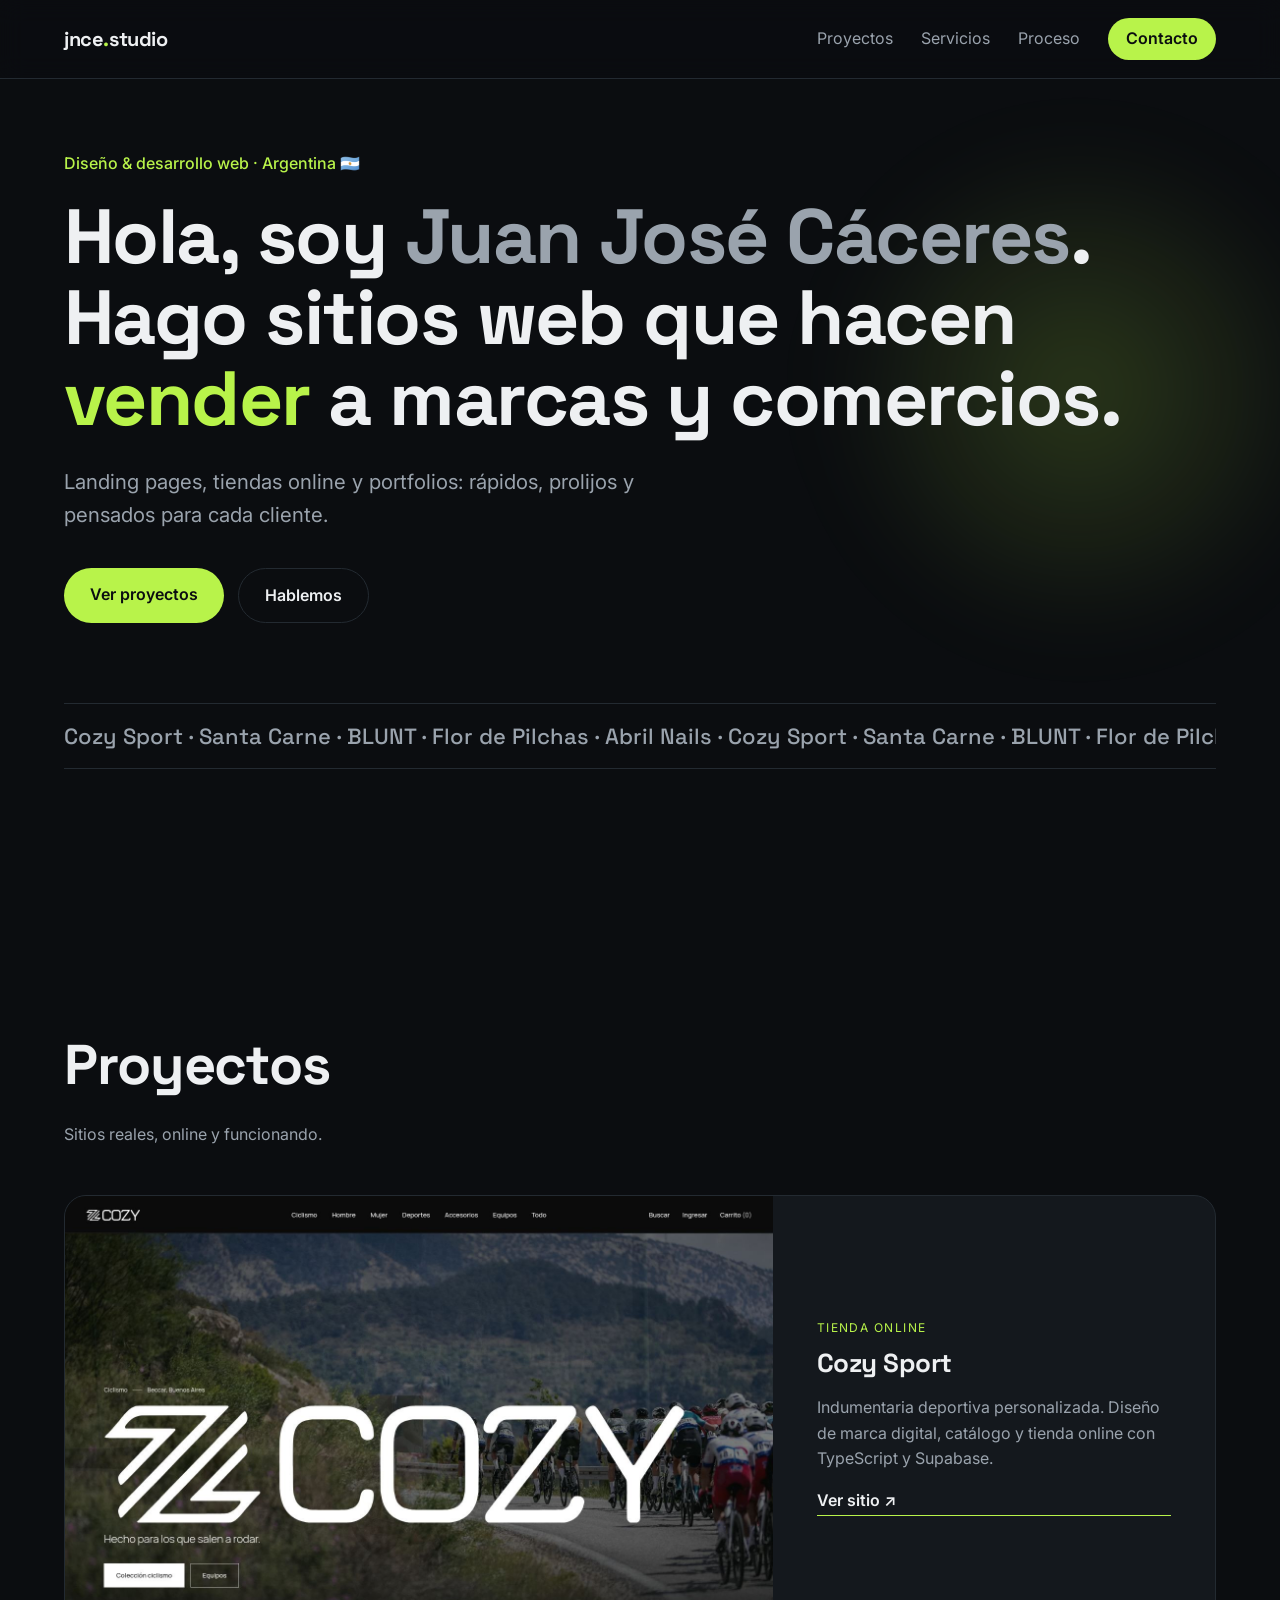
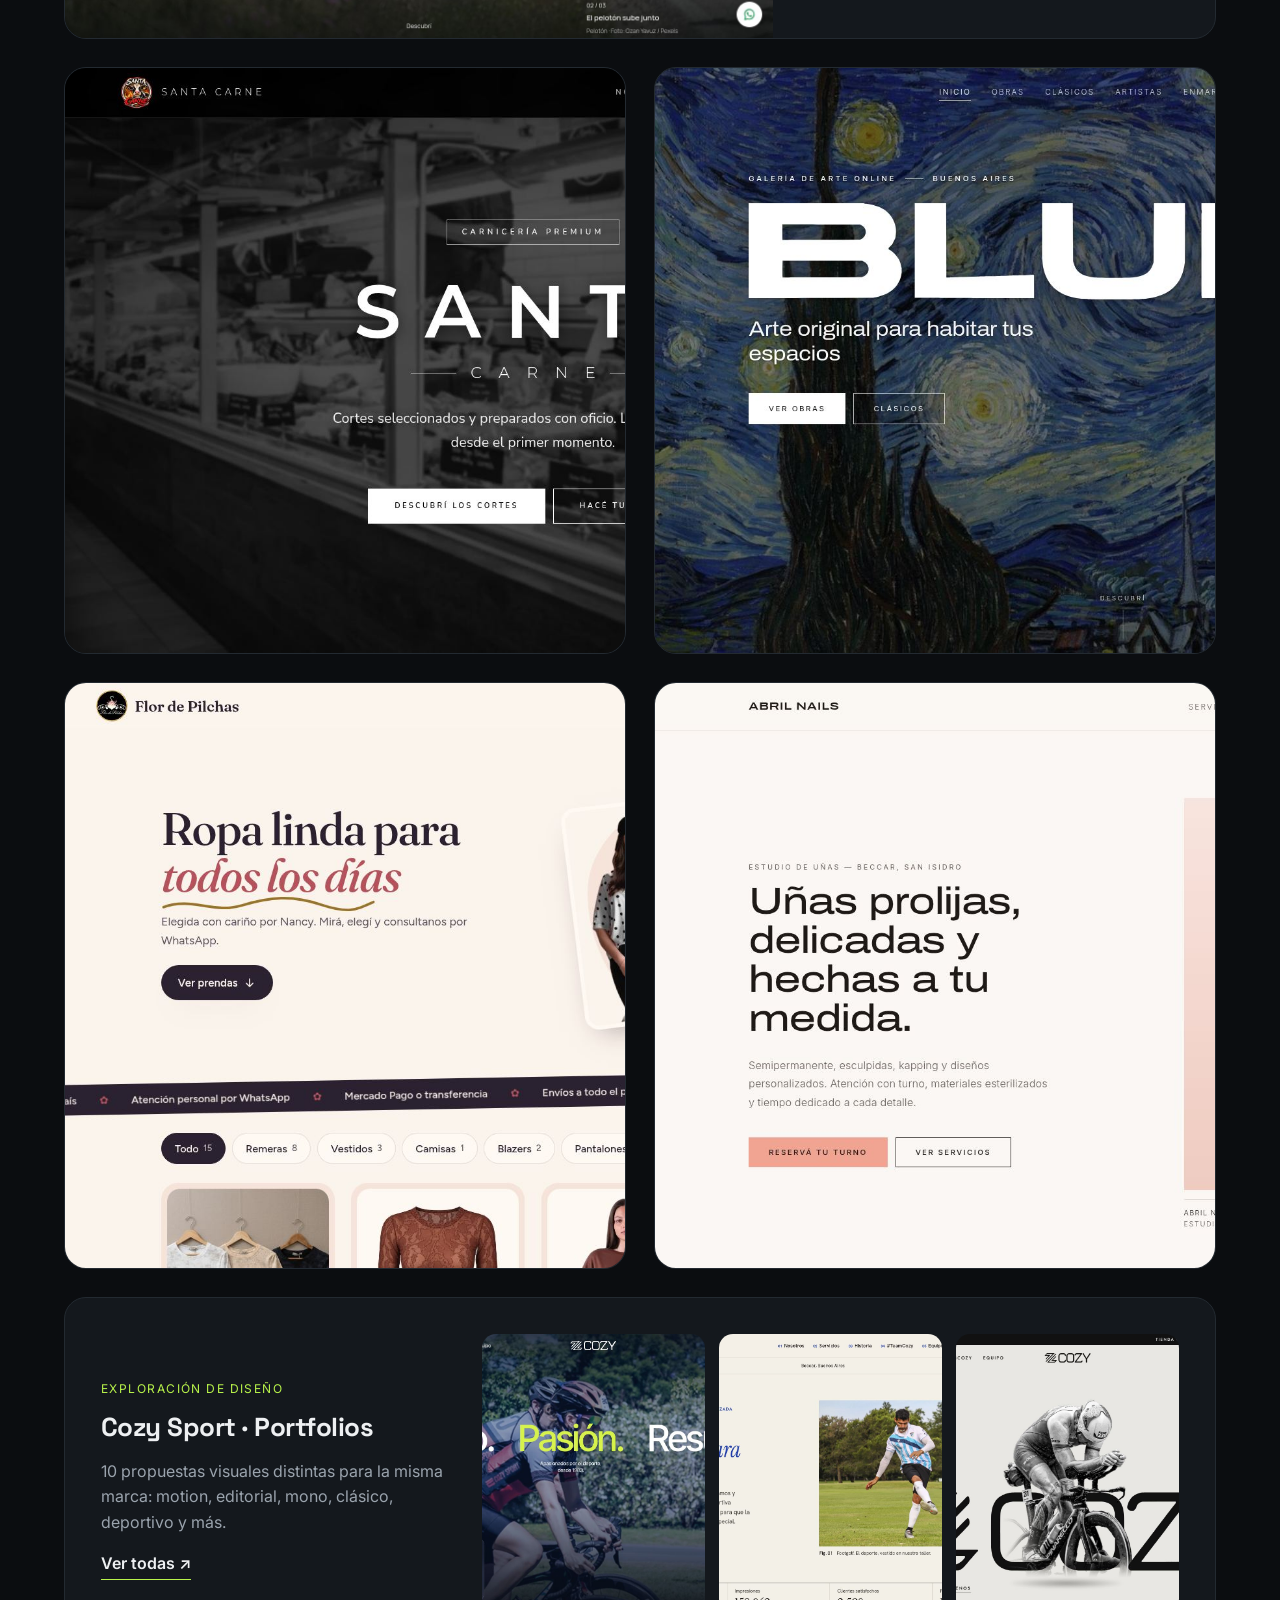
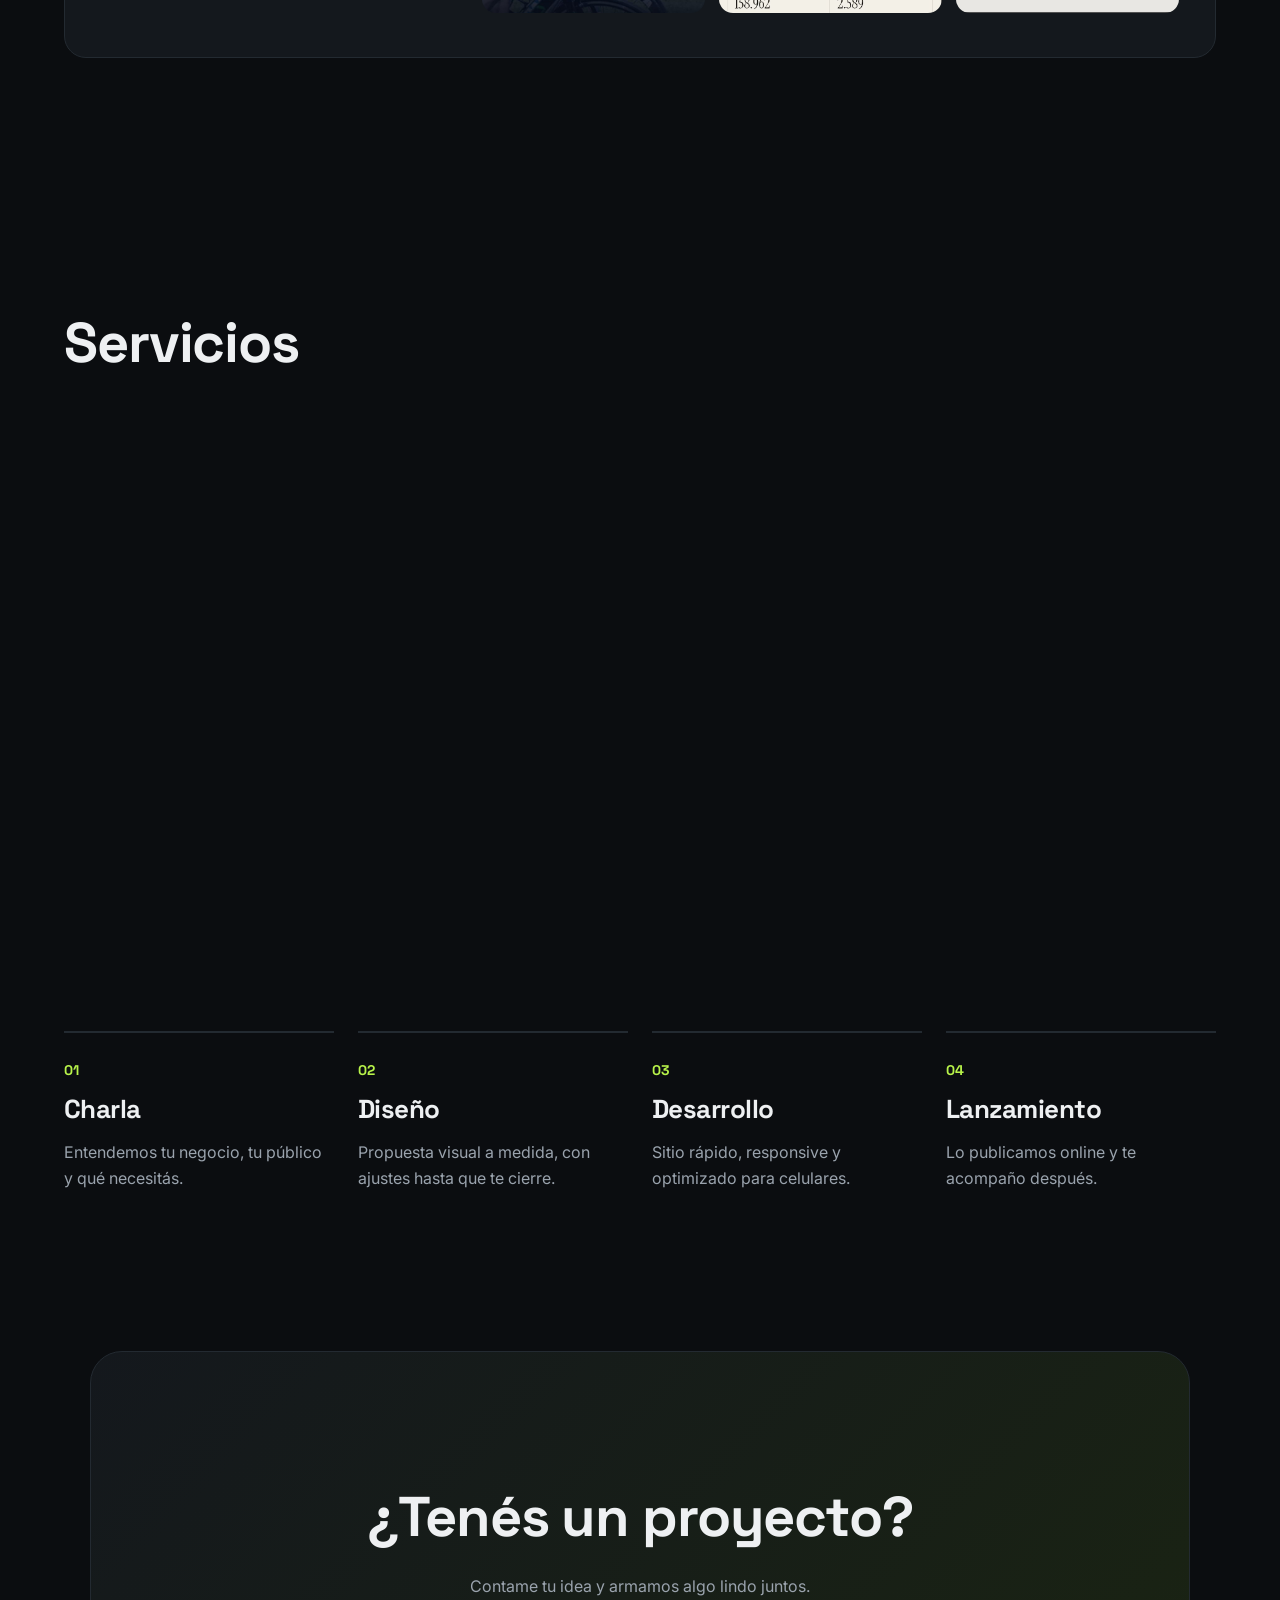
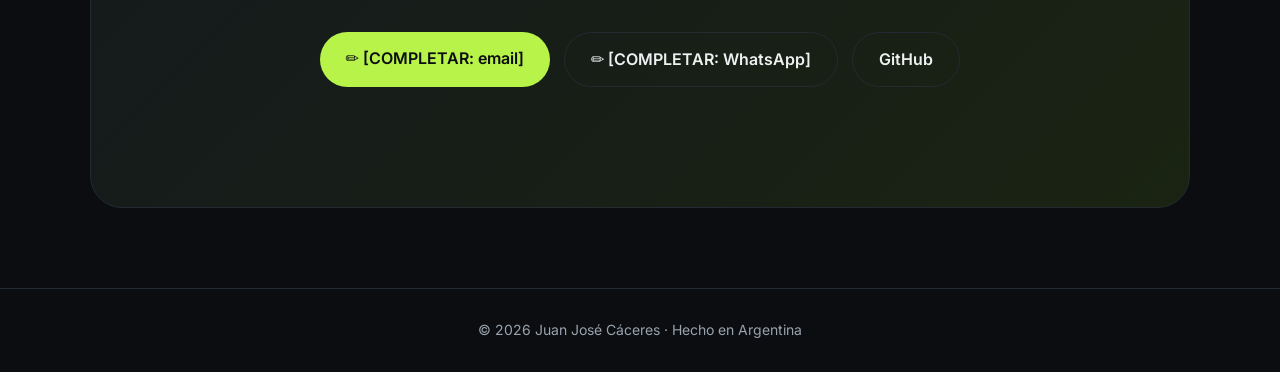
==== index.html @ 54a2c1d2 "Portfolio jnce.studio" ====
<!doctype html><html lang="es"><head><meta charset="utf-8"><meta name="viewport" content="width=device-width,initial-scale=1">
<title>Juan José Cáceres — Diseño y desarrollo web</title>
<meta name="description" content="Diseño y desarrollo web para marcas y comercios en Argentina: landing pages, tiendas online y portfolios.">
<meta property="og:image" content="img/cozy-sport.jpg">
<link rel="preconnect" href="https://fonts.googleapis.com"><link href="https://fonts.googleapis.com/css2?family=Inter:wght@400;500;600&family=Space+Grotesk:wght@500;700&display=swap" rel="stylesheet">
<link rel="stylesheet" href="styles.css"></head><body>
<header class="nav"><a href="#" class="logo">jnce<span>.</span>studio</a><nav><a href="#proyectos">Proyectos</a><a href="#servicios">Servicios</a><a href="#proceso">Proceso</a><a href="#contacto" class="btn sm">Contacto</a></nav></header>
<section class="hero"><div class="glow"></div>
<p class="eyebrow reveal">Diseño &amp; desarrollo web · Argentina 🇦🇷</p>
<h1 class="reveal">Hola, soy <em>Juan José Cáceres</em>.<br>Hago sitios web que hacen <span class="hl">vender</span> a marcas y comercios.</h1>
<p class="lead reveal">Landing pages, tiendas online y portfolios: rápidos, prolijos y pensados para cada cliente.</p>
<div class="cta reveal"><a href="#proyectos" class="btn">Ver proyectos</a><a href="#contacto" class="btn ghost">Hablemos</a></div>
<div class="marquee"><div>Cozy Sport · Santa Carne · BLUNT · Flor de Pilchas · Abril Nails · Cozy Sport · Santa Carne · BLUNT · Flor de Pilchas · Abril Nails ·&nbsp;</div></div>
</section>
<section id="proyectos"><h2 class="reveal">Proyectos</h2><p class="sub reveal">Sitios reales, online y funcionando.</p>
<div class="grid">
<article class="card big reveal"><a href="https://cozy-sport.vercel.app" target="_blank" rel="noopener"><div class="shot"><img src="img/cozy-sport.jpg" alt="Cozy Sport" loading="lazy"></div></a><div class="info"><span class="tag">Tienda online</span><h3>Cozy Sport</h3><p>Indumentaria deportiva personalizada. Diseño de marca digital, catálogo y tienda online con TypeScript y Supabase.</p><a class="link" href="https://cozy-sport.vercel.app" target="_blank" rel="noopener">Ver sitio ↗</a></div></article>
<article class="card reveal"><a href="https://santa-carne-ruby.vercel.app" target="_blank" rel="noopener"><div class="shot"><img src="img/santa-carne.jpg" alt="Santa Carne" loading="lazy"></div></a><div class="info"><span class="tag">Comercio local</span><h3>Santa Carne</h3><p>Carnicería de barrio. Sitio institucional con cortes, propuesta de valor y contacto directo.</p><a class="link" href="https://santa-carne-ruby.vercel.app" target="_blank" rel="noopener">Ver sitio ↗</a></div></article>
<article class="card reveal"><a href="https://blunt-gallery.vercel.app" target="_blank" rel="noopener"><div class="shot"><img src="img/blunt.jpg" alt="BLUNT" loading="lazy"></div></a><div class="info"><span class="tag">Galería de arte</span><h3>BLUNT</h3><p>Galería de arte online. Diseño editorial de alto impacto y catálogo de obras.</p><a class="link" href="https://blunt-gallery.vercel.app" target="_blank" rel="noopener">Ver sitio ↗</a></div></article>
<article class="card reveal"><a href="https://flordepilchas-nueva.vercel.app" target="_blank" rel="noopener"><div class="shot"><img src="img/flor-de-pilchas.jpg" alt="Flor de Pilchas" loading="lazy"></div></a><div class="info"><span class="tag">Tienda de ropa</span><h3>Flor de Pilchas</h3><p>Ropa para todos los días. Catálogo por categorías y pedidos por WhatsApp.</p><a class="link" href="https://flordepilchas-nueva.vercel.app" target="_blank" rel="noopener">Ver sitio ↗</a></div></article>
<article class="card reveal"><a href="https://juancjose.github.io/abril-nails/" target="_blank" rel="noopener"><div class="shot"><img src="img/abril-nails.jpg" alt="Abril Nails" loading="lazy"></div></a><div class="info"><span class="tag">Landing page</span><h3>Abril Nails</h3><p>Manicura y nail art en Buenos Aires. Landing minimalista con servicios, galería y reserva de turnos.</p><a class="link" href="https://juancjose.github.io/abril-nails/" target="_blank" rel="noopener">Ver sitio ↗</a></div></article>
</div>
<div class="group reveal"><div class="gtext"><span class="tag">Exploración de diseño</span><h3>Cozy Sport · Portfolios</h3><p>10 propuestas visuales distintas para la misma marca: motion, editorial, mono, clásico, deportivo y más.</p><a class="link" href="https://github.com/juancjose?tab=repositories&q=topic%3Acozy-portfolio" target="_blank" rel="noopener">Ver todas ↗</a></div>
<div class="gimgs"><a href="https://juancjose.github.io/cozy-portfolio-motion/" target="_blank" rel="noopener"><img src="img/cozy-motion.jpg" alt="Cozy motion" loading="lazy"></a><a href="https://juancjose.github.io/cozy-portfolio-editorial/" target="_blank" rel="noopener"><img src="img/cozy-editorial.jpg" alt="Cozy editorial" loading="lazy"></a><a href="https://juancjose.github.io/cozy-portfolio-mono/" target="_blank" rel="noopener"><img src="img/cozy-mono.jpg" alt="Cozy mono" loading="lazy"></a></div></div>
</section>
<section id="servicios"><h2 class="reveal">Servicios</h2><div class="cols">
<div class="svc reveal"><b>01</b><h3>Landing pages</h3><p>Una página clara y rápida para presentar tu negocio y convertir visitas en consultas.</p></div>
<div class="svc reveal"><b>02</b><h3>Tiendas online</h3><p>Catálogo, carrito y pedidos (por web o WhatsApp) para vender todos los días.</p></div>
<div class="svc reveal"><b>03</b><h3>Portfolios</h3><p>Sitios para mostrar tu trabajo, tu marca o tu colección con estilo propio.</p></div></div></section>
<section id="proceso"><h2 class="reveal">Proceso</h2><ol class="steps">
<li class="reveal"><h3>Charla</h3><p>Entendemos tu negocio, tu público y qué necesitás.</p></li>
<li class="reveal"><h3>Diseño</h3><p>Propuesta visual a medida, con ajustes hasta que te cierre.</p></li>
<li class="reveal"><h3>Desarrollo</h3><p>Sitio rápido, responsive y optimizado para celulares.</p></li>
<li class="reveal"><h3>Lanzamiento</h3><p>Lo publicamos online y te acompaño después.</p></li></ol></section>
<section id="contacto" class="contact reveal"><h2>¿Tenés un proyecto?</h2><p>Contame tu idea y armamos algo lindo juntos.</p>
<!-- ✏️ COMPLETAR: reemplazar por email / WhatsApp / Instagram reales -->
<div class="cta"><a class="btn" href="#contacto" data-placeholder>✏️ [COMPLETAR: email]</a><a class="btn ghost" href="#contacto" data-placeholder>✏️ [COMPLETAR: WhatsApp]</a><a class="btn ghost" href="https://github.com/juancjose" target="_blank" rel="noopener">GitHub</a></div></section>
<footer>© <span id="y"></span> Juan José Cáceres · Hecho en Argentina</footer>
<script src="script.js"></script></body></html>
---- styles.css ----
:root{--bg:#0b0d10;--fg:#eef0f2;--mut:#9aa3ad;--ac:#b8f34a;--card:#14181d;--ln:#232a31}
*{box-sizing:border-box;margin:0;padding:0}html{scroll-behavior:smooth}
body{background:var(--bg);color:var(--fg);font:16px/1.6 Inter,system-ui,sans-serif;overflow-x:hidden}
a{color:inherit;text-decoration:none}h1,h2,h3,.logo{font-family:"Space Grotesk",sans-serif;letter-spacing:-.02em}
.nav{position:fixed;inset:0 0 auto;display:flex;justify-content:space-between;align-items:center;padding:18px 5vw;z-index:10;backdrop-filter:blur(12px);background:#0b0d10b0;border-bottom:1px solid var(--ln)}
.logo{font-weight:700;font-size:20px}.logo span{color:var(--ac)}nav{display:flex;gap:28px;align-items:center}nav a{color:var(--mut);transition:.2s}nav a:hover{color:var(--fg)}
.btn{display:inline-block;background:var(--ac);color:#0b0d10;font-weight:600;padding:14px 26px;border-radius:999px;transition:transform .25s,box-shadow .25s}
.btn:hover{transform:translateY(-2px);box-shadow:0 10px 30px #b8f34a40}.btn.sm{padding:8px 18px;color:#0b0d10!important}
.btn.ghost{background:transparent;color:var(--fg);border:1px solid var(--ln)}.btn.ghost:hover{border-color:var(--ac);box-shadow:none}
section{padding:120px 5vw;max-width:1280px;margin:auto}
.hero{min-height:100vh;display:flex;flex-direction:column;justify-content:center;position:relative;max-width:none;padding-top:140px}
.glow{position:absolute;width:600px;height:600px;right:-100px;top:10%;background:radial-gradient(circle,#b8f34a30,transparent 60%);filter:blur(40px);animation:float 9s ease-in-out infinite;z-index:-1}
@keyframes float{50%{transform:translate(-60px,40px) scale(1.1)}}
.eyebrow{color:var(--ac);font-weight:500;margin-bottom:20px}
h1{font-size:clamp(36px,6vw,80px);line-height:1.05;max-width:1100px}h1 em{font-style:normal;color:var(--mut)}
.hl{color:var(--ac)}.lead{color:var(--mut);font-size:clamp(17px,1.6vw,21px);max-width:620px;margin:28px 0 36px}.cta{display:flex;gap:14px;flex-wrap:wrap}
.marquee{margin-top:80px;overflow:hidden;border-block:1px solid var(--ln);padding:18px 0;white-space:nowrap;color:var(--mut);font:500 22px "Space Grotesk"}
.marquee div{display:inline-block;animation:mq 30s linear infinite}@keyframes mq{to{transform:translateX(-50%)}}
h2{font-size:clamp(34px,4.5vw,56px);margin-bottom:12px}.sub{color:var(--mut);margin-bottom:48px}
.grid{display:grid;grid-template-columns:repeat(2,1fr);gap:28px}.card{background:var(--card);border:1px solid var(--ln);border-radius:22px;overflow:hidden;transition:border-color .3s}
.card:hover{border-color:#b8f34a66}.card.big{grid-column:1/-1;display:grid;grid-template-columns:1.6fr 1fr}
.shot{overflow:hidden;aspect-ratio:16/10;height:100%}.shot img{width:100%;height:100%;object-fit:cover;object-position:top;transition:transform .8s cubic-bezier(.2,.7,.2,1)}
.card:hover .shot img{transform:scale(1.05)}.info{padding:28px}.big .info{display:flex;flex-direction:column;justify-content:center;padding:44px}
.tag{font-size:12px;text-transform:uppercase;letter-spacing:.12em;color:var(--ac)}h3{font-size:26px;margin:6px 0 10px}.info p,.gtext p,.svc p,.steps p{color:var(--mut)}
.link{display:inline-block;margin-top:16px;font-weight:600;border-bottom:1px solid var(--ac);padding-bottom:2px}
.group{margin-top:28px;background:var(--card);border:1px solid var(--ln);border-radius:22px;padding:36px;display:grid;grid-template-columns:1fr 2fr;gap:32px;align-items:center}
.gimgs{display:grid;grid-template-columns:repeat(3,1fr);gap:14px}.gimgs img{width:100%;aspect-ratio:4/5;object-fit:cover;object-position:top;border-radius:14px;transition:transform .4s}.gimgs a:hover img{transform:translateY(-6px)}
.cols{display:grid;grid-template-columns:repeat(3,1fr);gap:24px;margin-top:40px}.svc{border:1px solid var(--ln);border-radius:22px;padding:36px;transition:.3s}.svc:hover{background:var(--card);transform:translateY(-4px)}
.svc b{color:var(--ac);font-family:"Space Grotesk"}
.steps{list-style:none;display:grid;grid-template-columns:repeat(4,1fr);gap:24px;margin-top:40px;counter-reset:s}.steps li{border-top:2px solid var(--ln);padding-top:24px;counter-increment:s}
.steps li::before{content:"0" counter(s);color:var(--ac);font:700 14px "Space Grotesk"}
.contact{text-align:center;background:linear-gradient(135deg,#14181d,#1a2412);border:1px solid var(--ln);border-radius:32px;margin:40px auto 80px;max-width:1100px}
.contact p{color:var(--mut);margin:8px 0 32px}.contact .cta{justify-content:center}
footer{text-align:center;color:var(--mut);padding:30px;border-top:1px solid var(--ln);font-size:14px}
.reveal{opacity:0;transform:translateY(30px);transition:opacity .9s,transform .9s cubic-bezier(.2,.7,.2,1)}.reveal.in{opacity:1;transform:none}
@media(max-width:860px){nav a:not(.btn){display:none}.grid,.cols,.card.big,.group{grid-template-columns:1fr}.steps{grid-template-columns:1fr 1fr}section{padding:90px 6vw}}
@media(prefers-reduced-motion:reduce){*{animation:none!important;transition:none!important}.reveal{opacity:1;transform:none}}
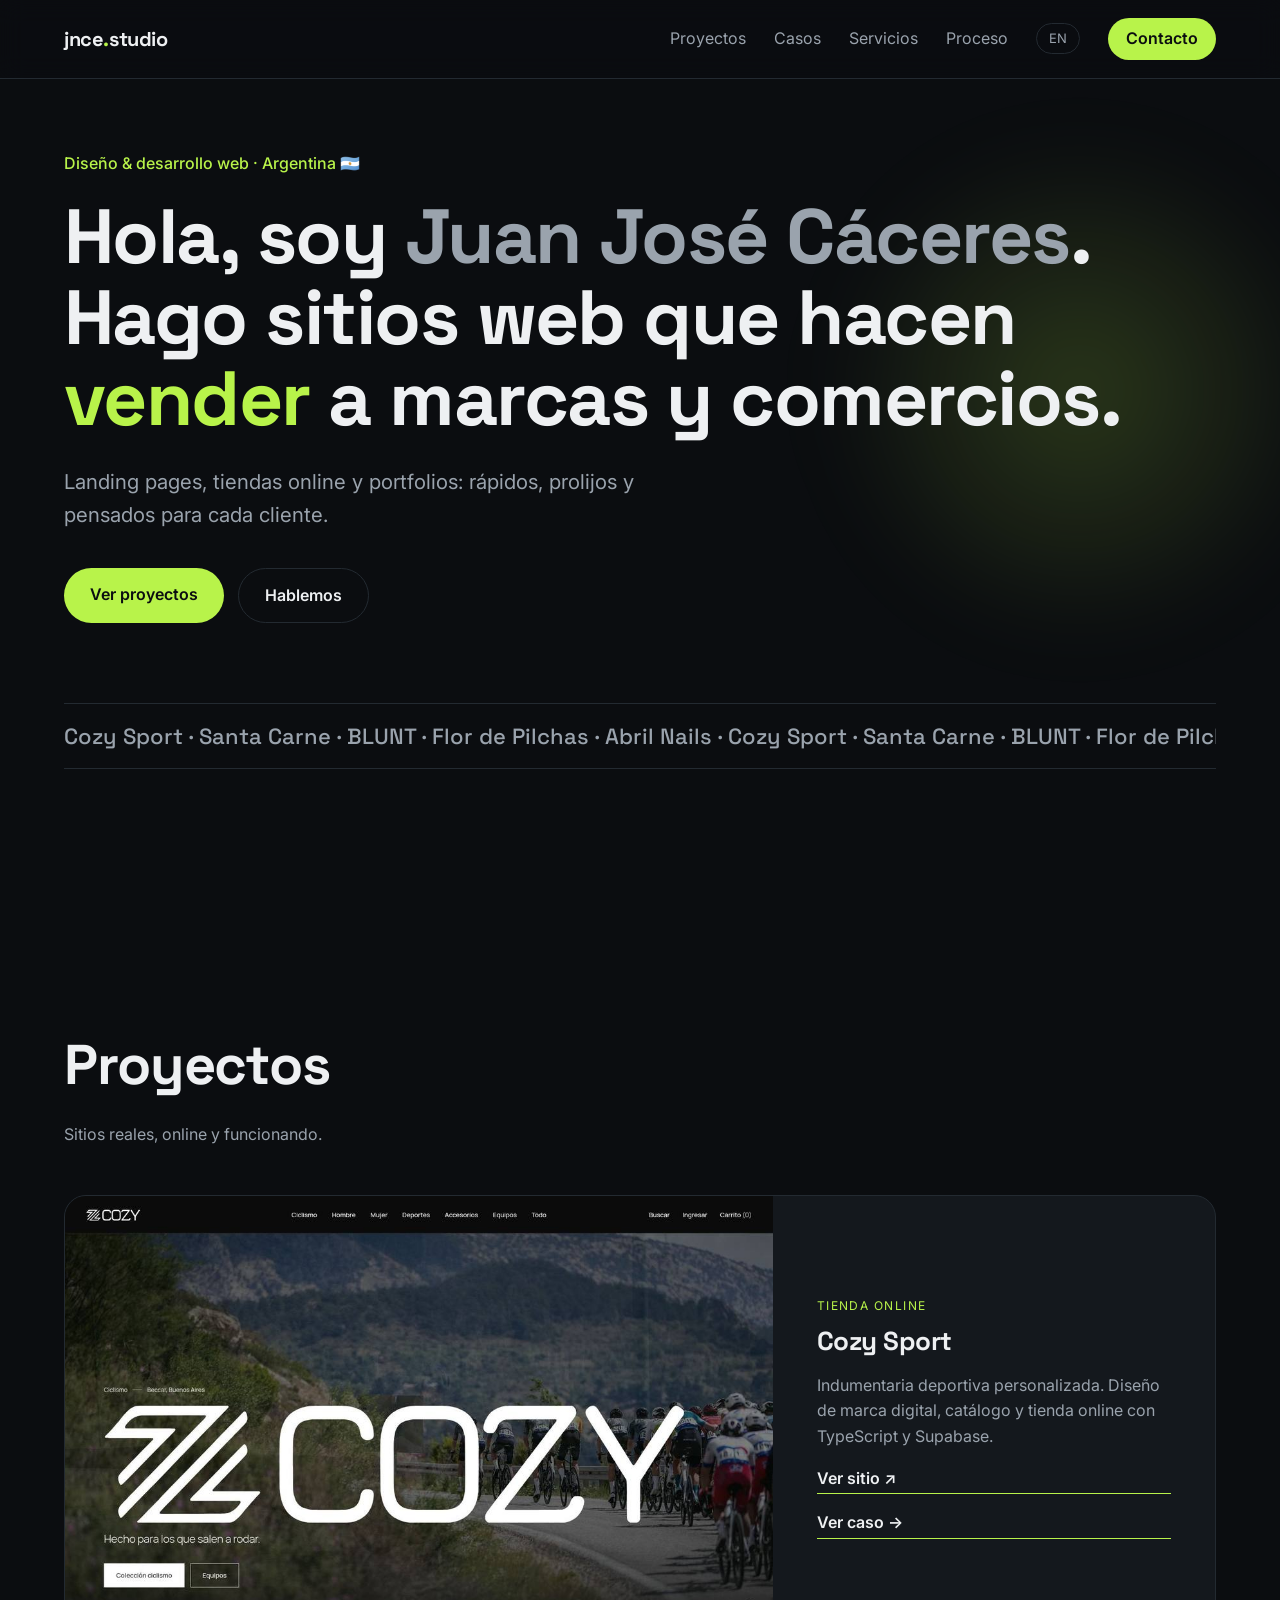
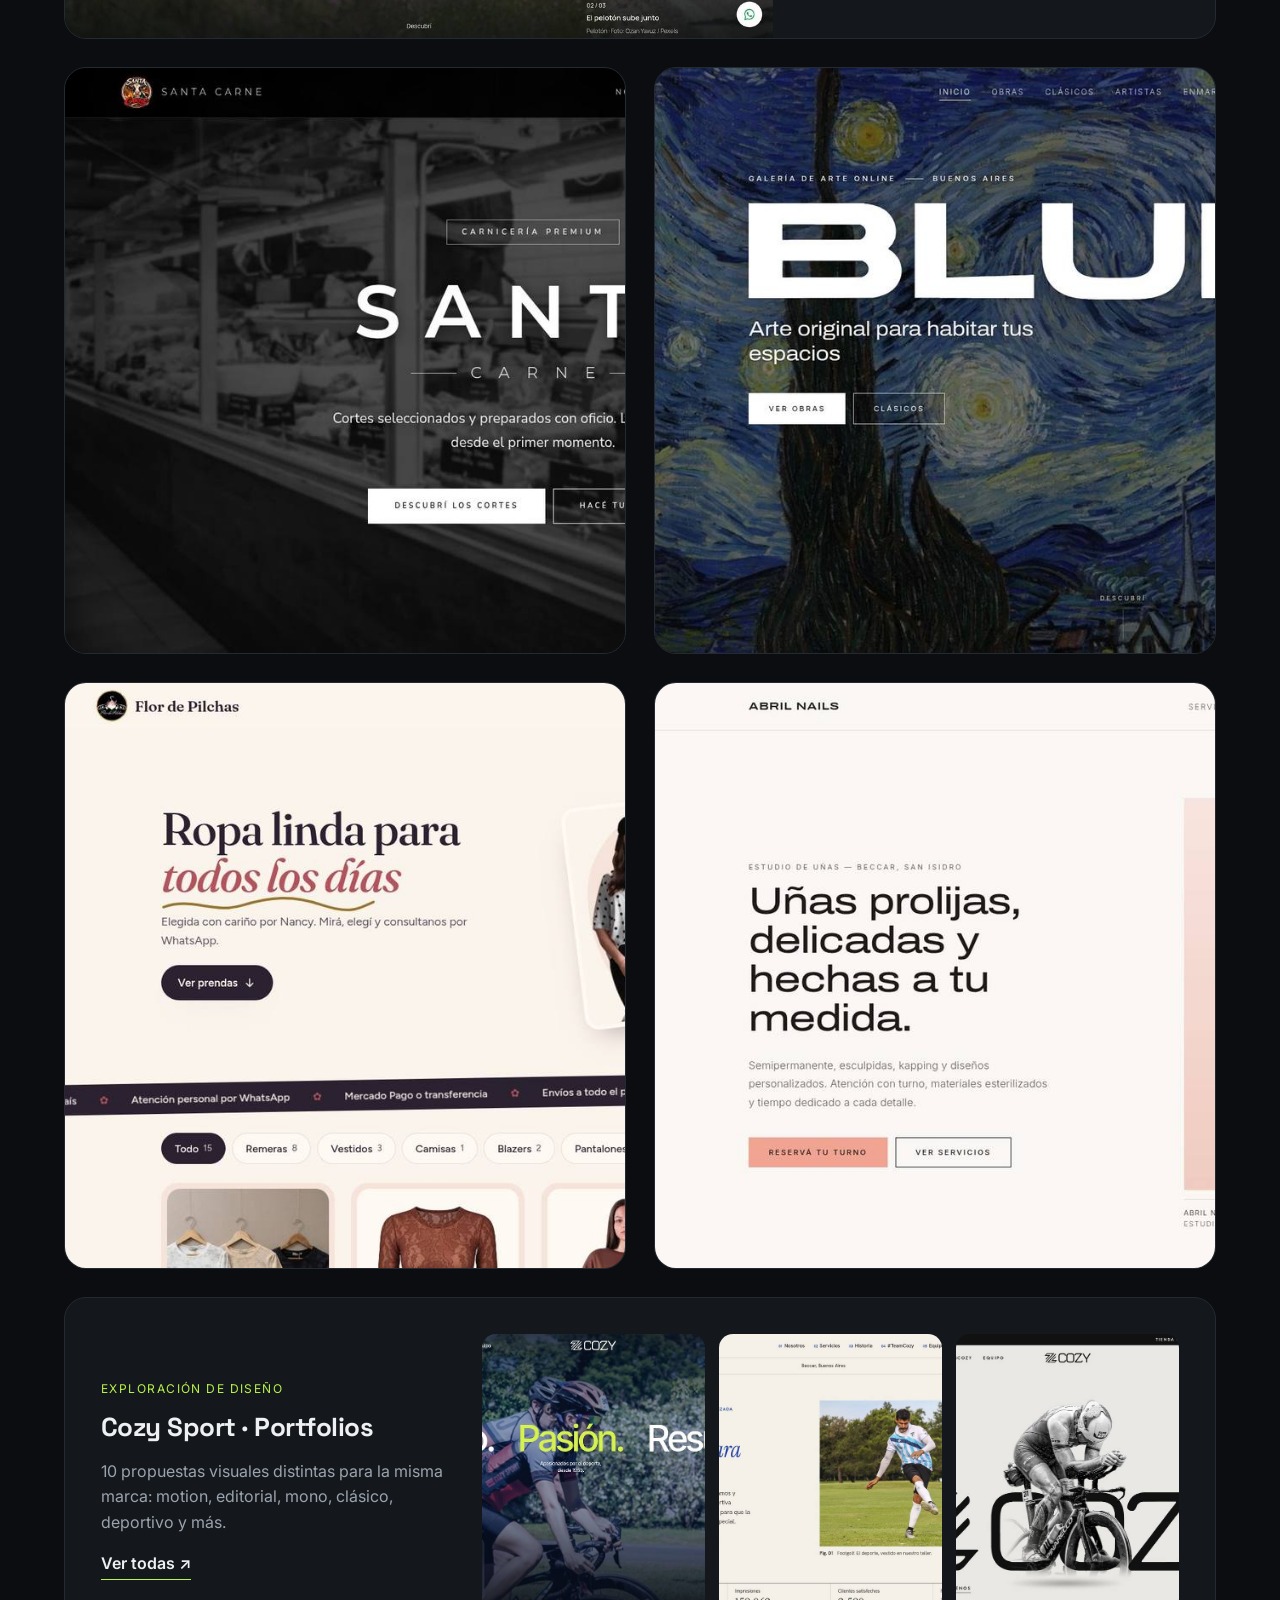
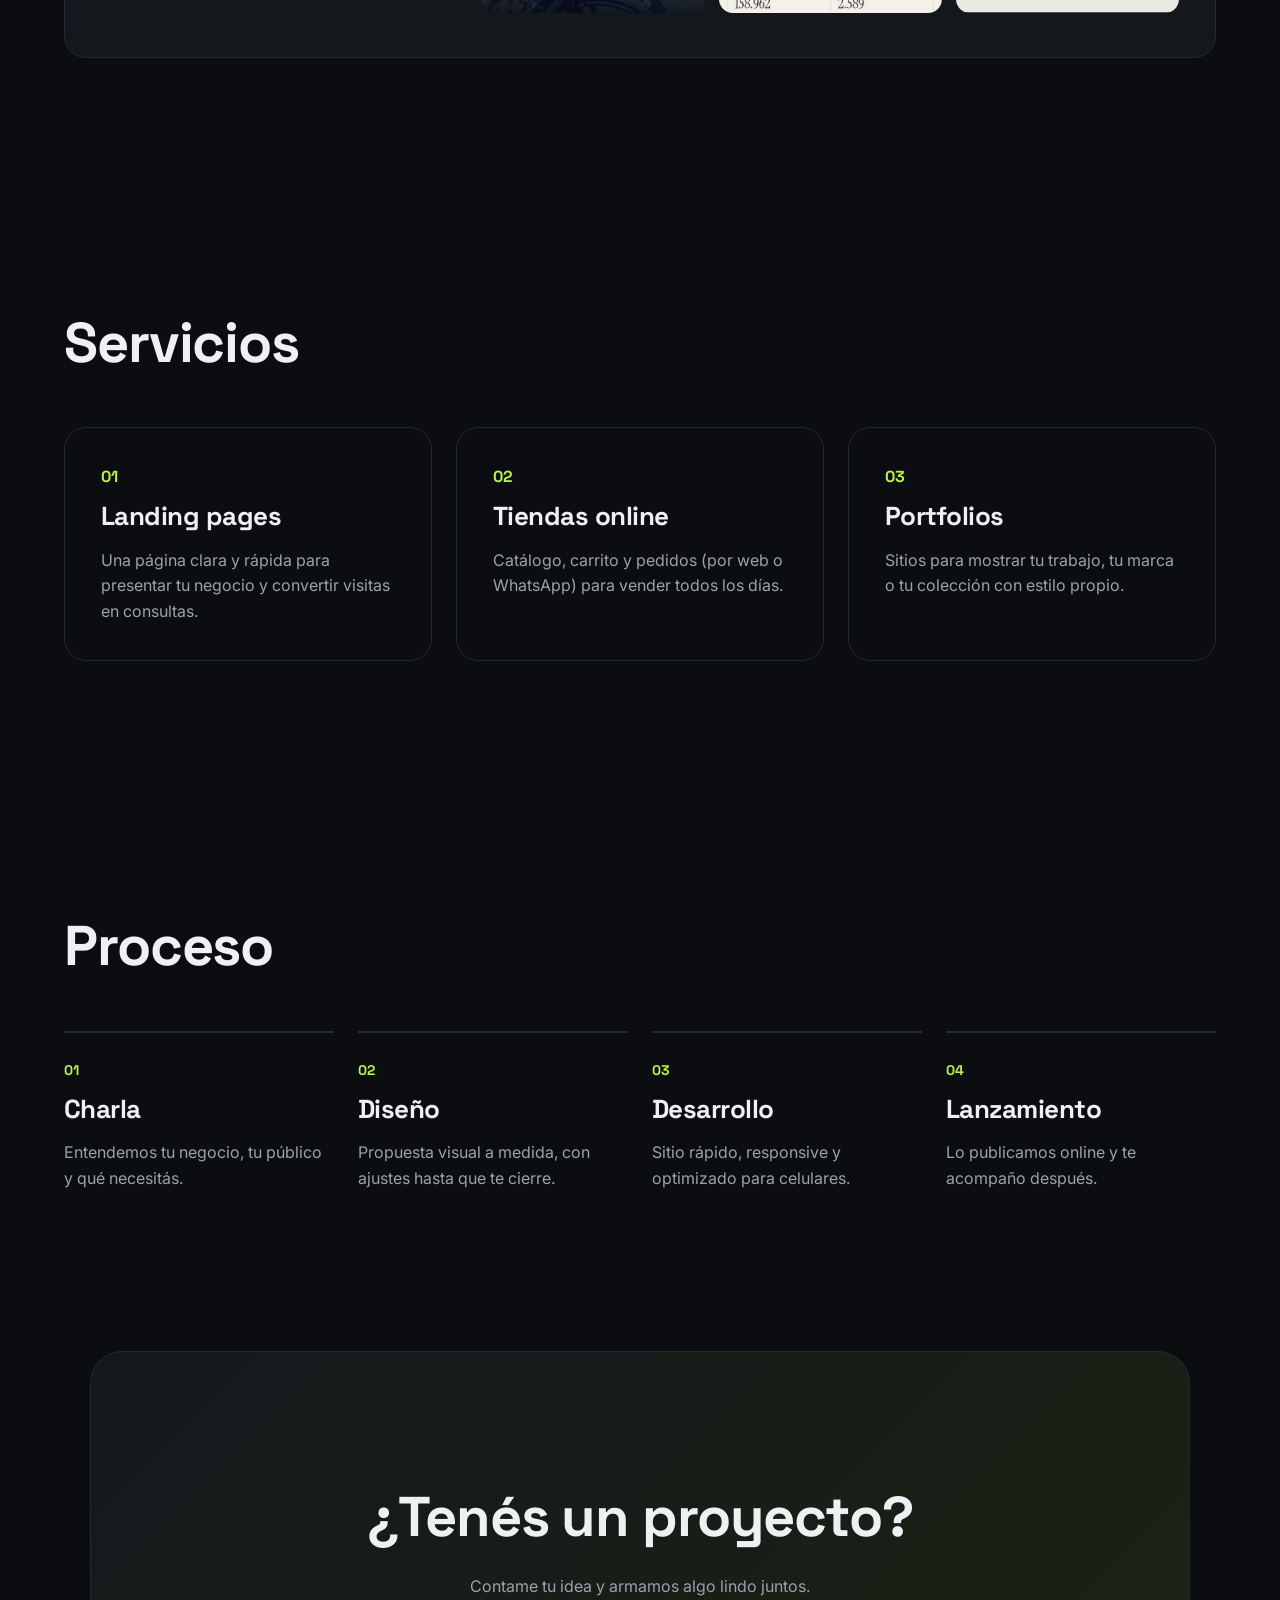
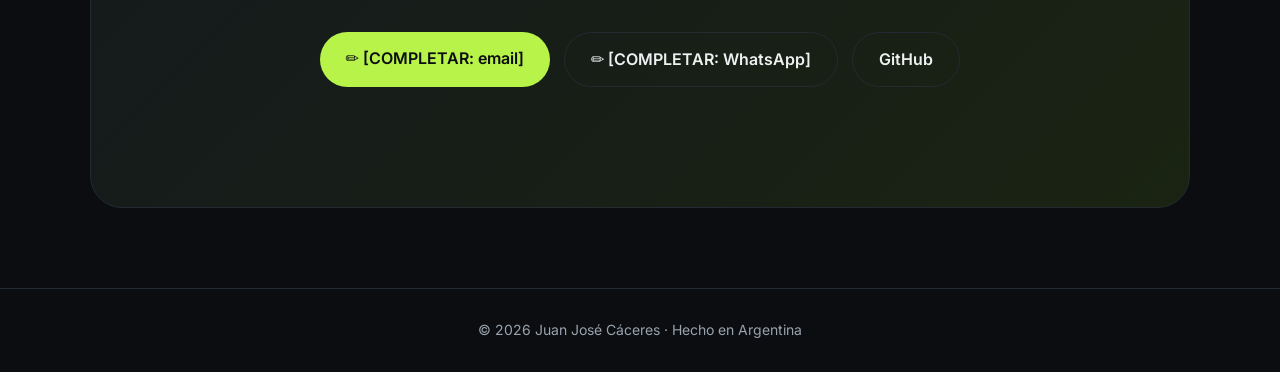
==== commit c14c22ed: "Casos de estudio, versión en inglés, SEO (OG, JSON-LD, sitemap), favicon e imágenes optimizadas" ====
--- a/index.html
+++ b/index.html
@@ -1,10 +1,20 @@
 <!doctype html><html lang="es"><head><meta charset="utf-8"><meta name="viewport" content="width=device-width,initial-scale=1">
 <title>Juan José Cáceres — Diseño y desarrollo web</title>
 <meta name="description" content="Diseño y desarrollo web para marcas y comercios en Argentina: landing pages, tiendas online y portfolios.">
-<meta property="og:image" content="img/cozy-sport.jpg">
+<link rel="icon" href="favicon.svg" type="image/svg+xml">
+<link rel="canonical" href="https://juancjose.github.io/jnce-studio/">
+<link rel="alternate" hreflang="es" href="https://juancjose.github.io/jnce-studio/"><link rel="alternate" hreflang="en" href="https://juancjose.github.io/jnce-studio/en/">
+<meta property="og:type" content="website"><meta property="og:locale" content="es_AR">
+<meta property="og:title" content="Juan José Cáceres — Diseño y desarrollo web">
+<meta property="og:description" content="Landing pages, tiendas online y portfolios para marcas y comercios en Argentina.">
+<meta property="og:url" content="https://juancjose.github.io/jnce-studio/">
+<meta property="og:image" content="https://juancjose.github.io/jnce-studio/img/og-image.jpg">
+<meta name="twitter:card" content="summary_large_image">
+<script type="application/ld+json">{"@context":"https://schema.org","@type":"Person","name":"Juan José Cáceres","jobTitle":"Diseñador y desarrollador web","url":"https://juancjose.github.io/jnce-studio/","image":"https://juancjose.github.io/jnce-studio/img/og-image.jpg","address":{"@type":"PostalAddress","addressCountry":"AR"},"sameAs":["https://github.com/juancjose"]}</script>
 <link rel="preconnect" href="https://fonts.googleapis.com"><link href="https://fonts.googleapis.com/css2?family=Inter:wght@400;500;600&family=Space+Grotesk:wght@500;700&display=swap" rel="stylesheet">
 <link rel="stylesheet" href="styles.css"></head><body>
-<header class="nav"><a href="#" class="logo">jnce<span>.</span>studio</a><nav><a href="#proyectos">Proyectos</a><a href="#servicios">Servicios</a><a href="#proceso">Proceso</a><a href="#contacto" class="btn sm">Contacto</a></nav></header>
+<header class="nav"><a href="#" class="logo">jnce<span>.</span>studio</a><nav><a href="#proyectos">Proyectos</a><a href="casos.html">Casos</a><a href="#servicios">Servicios</a><a href="#proceso">Proceso</a><a href="en/" class="lang" aria-label="English version">EN</a><a href="#contacto" class="btn sm">Contacto</a></nav></header>
+<main>
 <section class="hero"><div class="glow"></div>
 <p class="eyebrow reveal">Diseño &amp; desarrollo web · Argentina 🇦🇷</p>
 <h1 class="reveal">Hola, soy <em>Juan José Cáceres</em>.<br>Hago sitios web que hacen <span class="hl">vender</span> a marcas y comercios.</h1>
@@ -14,7 +24,7 @@
 </section>
 <section id="proyectos"><h2 class="reveal">Proyectos</h2><p class="sub reveal">Sitios reales, online y funcionando.</p>
 <div class="grid">
-<article class="card big reveal"><a href="https://cozy-sport.vercel.app" target="_blank" rel="noopener"><div class="shot"><img src="img/cozy-sport.jpg" alt="Cozy Sport" loading="lazy"></div></a><div class="info"><span class="tag">Tienda online</span><h3>Cozy Sport</h3><p>Indumentaria deportiva personalizada. Diseño de marca digital, catálogo y tienda online con TypeScript y Supabase.</p><a class="link" href="https://cozy-sport.vercel.app" target="_blank" rel="noopener">Ver sitio ↗</a></div></article>
+<article class="card big reveal"><a href="https://cozy-sport.vercel.app" target="_blank" rel="noopener"><div class="shot"><img src="img/cozy-sport.jpg" alt="Cozy Sport" loading="lazy"></div></a><div class="info"><span class="tag">Tienda online</span><h3>Cozy Sport</h3><p>Indumentaria deportiva personalizada. Diseño de marca digital, catálogo y tienda online con TypeScript y Supabase.</p><a class="link" href="https://cozy-sport.vercel.app" target="_blank" rel="noopener">Ver sitio ↗</a> <a class="link" href="casos.html#cozy-sport">Ver caso →</a></div></article>
 <article class="card reveal"><a href="https://santa-carne-ruby.vercel.app" target="_blank" rel="noopener"><div class="shot"><img src="img/santa-carne.jpg" alt="Santa Carne" loading="lazy"></div></a><div class="info"><span class="tag">Comercio local</span><h3>Santa Carne</h3><p>Carnicería de barrio. Sitio institucional con cortes, propuesta de valor y contacto directo.</p><a class="link" href="https://santa-carne-ruby.vercel.app" target="_blank" rel="noopener">Ver sitio ↗</a></div></article>
 <article class="card reveal"><a href="https://blunt-gallery.vercel.app" target="_blank" rel="noopener"><div class="shot"><img src="img/blunt.jpg" alt="BLUNT" loading="lazy"></div></a><div class="info"><span class="tag">Galería de arte</span><h3>BLUNT</h3><p>Galería de arte online. Diseño editorial de alto impacto y catálogo de obras.</p><a class="link" href="https://blunt-gallery.vercel.app" target="_blank" rel="noopener">Ver sitio ↗</a></div></article>
 <article class="card reveal"><a href="https://flordepilchas-nueva.vercel.app" target="_blank" rel="noopener"><div class="shot"><img src="img/flor-de-pilchas.jpg" alt="Flor de Pilchas" loading="lazy"></div></a><div class="info"><span class="tag">Tienda de ropa</span><h3>Flor de Pilchas</h3><p>Ropa para todos los días. Catálogo por categorías y pedidos por WhatsApp.</p><a class="link" href="https://flordepilchas-nueva.vercel.app" target="_blank" rel="noopener">Ver sitio ↗</a></div></article>
@@ -35,5 +45,6 @@
 <section id="contacto" class="contact reveal"><h2>¿Tenés un proyecto?</h2><p>Contame tu idea y armamos algo lindo juntos.</p>
 <!-- ✏️ COMPLETAR: reemplazar por email / WhatsApp / Instagram reales -->
 <div class="cta"><a class="btn" href="#contacto" data-placeholder>✏️ [COMPLETAR: email]</a><a class="btn ghost" href="#contacto" data-placeholder>✏️ [COMPLETAR: WhatsApp]</a><a class="btn ghost" href="https://github.com/juancjose" target="_blank" rel="noopener">GitHub</a></div></section>
+</main>
 <footer>© <span id="y"></span> Juan José Cáceres · Hecho en Argentina</footer>
 <script src="script.js"></script></body></html>
--- a/styles.css
+++ b/styles.css
@@ -35,3 +35,9 @@
 .reveal{opacity:0;transform:translateY(30px);transition:opacity .9s,transform .9s cubic-bezier(.2,.7,.2,1)}.reveal.in{opacity:1;transform:none}
 @media(max-width:860px){nav a:not(.btn){display:none}.grid,.cols,.card.big,.group{grid-template-columns:1fr}.steps{grid-template-columns:1fr 1fr}section{padding:90px 6vw}}
 @media(prefers-reduced-motion:reduce){*{animation:none!important;transition:none!important}.reveal{opacity:1;transform:none}}
+.lang{border:1px solid var(--ln);border-radius:999px;padding:4px 12px;font-size:13px}
+.case{display:grid;grid-template-columns:1.3fr 1fr;gap:48px;align-items:start;padding:80px 0;border-top:1px solid var(--ln)}
+.case img{width:100%;border-radius:18px;border:1px solid var(--ln)}.case dl{display:grid;grid-template-columns:auto 1fr;gap:8px 18px;margin:18px 0;color:var(--mut)}
+.case dt{color:var(--fg);font-weight:600}.case ul{color:var(--mut);margin:10px 0 0 18px}.case h4{margin-top:18px;font-family:"Space Grotesk"}
+.page-hero{padding-top:160px;padding-bottom:20px}
+@media(max-width:860px){.case{grid-template-columns:1fr;gap:24px}nav .lang{display:inline-block!important}}
